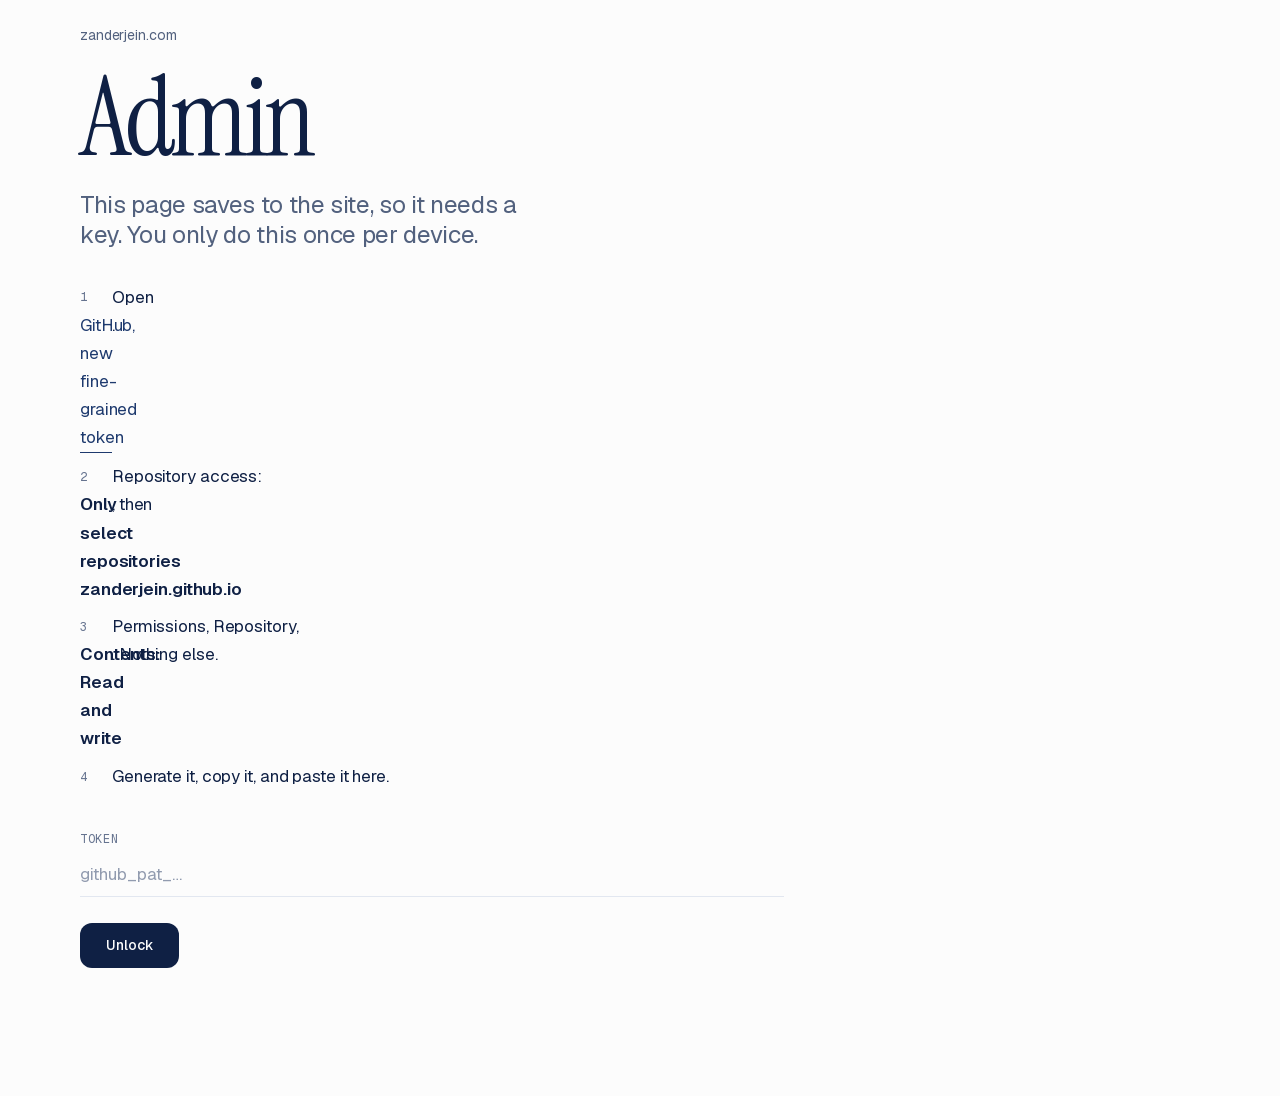
==== admin/index.html @ 9d6ccf66 "Admin page for logging reading, movies, and musicals; Reading beside Work /admin saves to data/readi" ====
<!DOCTYPE html>
<html lang="en">
<head>
  <meta charset="UTF-8" />
  <meta name="viewport" content="width=device-width, initial-scale=1" />
  <title>Admin · Zander Jein</title>
  <meta name="robots" content="noindex, nofollow" />
  <meta name="color-scheme" content="light dark" />
  <link rel="icon" href="/favicon.ico" sizes="any" />
  <link rel="stylesheet" href="/styles.css" />
  <link rel="stylesheet" href="admin.css" />
</head>
<body class="admin">

  <header class="admin-bar wrap">
    <a class="admin-home" href="/">zanderjein.com</a>
    <button class="quiet" id="sign-out" type="button" hidden>Forget this device</button>
  </header>

  <main class="wrap admin-main">

    <!-- ===================================================== THE KEY
         Nothing here can save without a GitHub token, and the token never leaves this browser
         except to go to api.github.com. -->
    <section id="gate" hidden>
      <h1 class="title title-xl">Admin</h1>
      <p class="sub gate-sub">This page saves to the site, so it needs a key. You only do this once per device.</p>
      <ol class="steps">
        <li>Open <a class="text-link" href="https://github.com/settings/personal-access-tokens/new" target="_blank" rel="noopener noreferrer">GitHub, new fine-grained token</a>.</li>
        <li>Repository access: <b>Only select repositories</b>, then <b>zanderjein.github.io</b>.</li>
        <li>Permissions, Repository, <b>Contents: Read and write</b>. Nothing else.</li>
        <li>Generate it, copy it, and paste it here.</li>
      </ol>
      <form class="form" id="gate-form" autocomplete="off">
        <label class="field">
          <span class="field-name">Token</span>
          <input id="token" type="password" placeholder="github_pat_…" required spellcheck="false" />
        </label>
        <div class="actions">
          <button class="solid" type="submit">Unlock</button>
          <p class="status" id="gate-status" role="status"></p>
        </div>
      </form>
    </section>

    <!-- ===================================================== THE DESK -->
    <section id="desk" hidden>
      <h1 class="title title-xl">Admin</h1>

      <nav class="tabs" role="tablist" aria-label="What to log">
        <button role="tab" type="button" id="tab-reading" aria-controls="panel-reading" aria-selected="true">Reading</button>
        <button role="tab" type="button" id="tab-watching" aria-controls="panel-watching" aria-selected="false">Movies &amp; musicals</button>
      </nav>

      <p class="status status-main" id="status" role="status"></p>

      <!-- ------------------------------------------------ reading -->
      <div id="panel-reading" role="tabpanel" aria-labelledby="tab-reading">
        <form class="form" id="read-form" autocomplete="off">
          <h2 class="form-title" id="read-form-title">Log something you read</h2>

          <label class="field">
            <span class="field-name">Link</span>
            <input id="r-url" type="url" inputmode="url" placeholder="https://…" spellcheck="false" />
            <span class="field-hint" id="r-url-hint">Paste a journal link and the rest fills itself in when it can.</span>
          </label>
          <label class="field">
            <span class="field-name">Title</span>
            <input id="r-title" type="text" required />
          </label>
          <div class="field-row">
            <label class="field">
              <span class="field-name">Source</span>
              <input id="r-source" type="text" list="sources" placeholder="Health Affairs" />
              <datalist id="sources"></datalist>
            </label>
            <label class="field">
              <span class="field-name">Authors</span>
              <input id="r-authors" type="text" placeholder="optional" />
            </label>
          </div>
          <div class="field-row">
            <fieldset class="field choice">
              <legend class="field-name">Kind</legend>
              <label><input type="radio" name="r-kind" value="paper" checked /> Paper</label>
              <label><input type="radio" name="r-kind" value="news" /> News</label>
            </fieldset>
            <label class="field">
              <span class="field-name">Read on</span>
              <input id="r-date" type="date" required />
            </label>
          </div>
          <label class="field">
            <span class="field-name">Note</span>
            <textarea id="r-note" rows="3" placeholder="optional, shown under the title"></textarea>
          </label>
          <label class="check"><input id="r-hidden" type="checkbox" /> Keep it off the site for now</label>

          <div class="actions">
            <button class="solid" type="submit" id="read-save">Save</button>
            <button class="quiet" type="button" id="read-cancel" hidden>Cancel</button>
          </div>
        </form>

        <h2 class="list-title"><span id="read-count"></span></h2>
        <ol class="log" id="read-list"></ol>
      </div>

      <!-- ----------------------------------------------- watching -->
      <div id="panel-watching" role="tabpanel" aria-labelledby="tab-watching" hidden>
        <div id="shelves-admin"></div>
        <p class="field-hint shelf-hint">A new title appears on the site in about a minute and its poster a minute after that.
          If the poster is the wrong film, remove the title and add it again with its themoviedb.org link.</p>
      </div>
    </section>

  </main>

  <script src="admin.js" defer></script>
</body>
</html>
---- styles.css ----
/* ==========================================================================
   zanderjein.com
   Navy and white. Instrument Serif for display, Geist for reading, Geist Mono for figures.
   Every section has its own physical structure; the tokens below are what they share.
   Motion is calm and always reduced-motion safe.
   ========================================================================== */

/* ---------------------------------------------------------------- fonts --
   Self-hosted so the first paint doesn't wait on a third-party server.
   Instrument Serif, Geist and Geist Mono, SIL Open Font License 1.1 — see assets/fonts/OFL-*.txt.
   Latin and Latin Extended only; nothing else on the page needs more.
   ------------------------------------------------------------------------ */

@font-face {
  font-family: "Instrument Serif";
  font-style: italic;
  font-weight: 400;
  font-display: swap;
  src: url("assets/fonts/instrument-serif-italic-latin-ext.woff2") format("woff2");
  unicode-range: U+0100-02BA, U+02BD-02C5, U+02C7-02CC, U+02CE-02D7, U+02DD-02FF, U+0304, U+0308, U+0329, U+1D00-1DBF, U+1E00-1E9F, U+1EF2-1EFF, U+2020, U+20A0-20AB, U+20AD-20C0, U+2113, U+2C60-2C7F, U+A720-A7FF;
}
@font-face {
  font-family: "Instrument Serif";
  font-style: italic;
  font-weight: 400;
  font-display: swap;
  src: url("assets/fonts/instrument-serif-italic-latin.woff2") format("woff2");
  unicode-range: U+0000-00FF, U+0131, U+0152-0153, U+02BB-02BC, U+02C6, U+02DA, U+02DC, U+0304, U+0308, U+0329, U+2000-206F, U+20AC, U+2122, U+2191, U+2193, U+2212, U+2215, U+FEFF, U+FFFD;
}
@font-face {
  font-family: "Instrument Serif";
  font-style: normal;
  font-weight: 400;
  font-display: swap;
  src: url("assets/fonts/instrument-serif-latin-ext.woff2") format("woff2");
  unicode-range: U+0100-02BA, U+02BD-02C5, U+02C7-02CC, U+02CE-02D7, U+02DD-02FF, U+0304, U+0308, U+0329, U+1D00-1DBF, U+1E00-1E9F, U+1EF2-1EFF, U+2020, U+20A0-20AB, U+20AD-20C0, U+2113, U+2C60-2C7F, U+A720-A7FF;
}
@font-face {
  font-family: "Instrument Serif";
  font-style: normal;
  font-weight: 400;
  font-display: swap;
  src: url("assets/fonts/instrument-serif-latin.woff2") format("woff2");
  unicode-range: U+0000-00FF, U+0131, U+0152-0153, U+02BB-02BC, U+02C6, U+02DA, U+02DC, U+0304, U+0308, U+0329, U+2000-206F, U+20AC, U+2122, U+2191, U+2193, U+2212, U+2215, U+FEFF, U+FFFD;
}
@font-face {
  font-family: "Geist";
  font-style: normal;
  font-weight: 400 600;
  font-display: swap;
  src: url("assets/fonts/geist-latin-ext.woff2") format("woff2");
  unicode-range: U+0100-02BA, U+02BD-02C5, U+02C7-02CC, U+02CE-02D7, U+02DD-02FF, U+0304, U+0308, U+0329, U+1D00-1DBF, U+1E00-1E9F, U+1EF2-1EFF, U+2020, U+20A0-20AB, U+20AD-20C0, U+2113, U+2C60-2C7F, U+A720-A7FF;
}
@font-face {
  font-family: "Geist";
  font-style: normal;
  font-weight: 400 600;
  font-display: swap;
  src: url("assets/fonts/geist-latin.woff2") format("woff2");
  unicode-range: U+0000-00FF, U+0131, U+0152-0153, U+02BB-02BC, U+02C6, U+02DA, U+02DC, U+0304, U+0308, U+0329, U+2000-206F, U+20AC, U+2122, U+2191, U+2193, U+2212, U+2215, U+FEFF, U+FFFD;
}
@font-face {
  font-family: "Geist Mono";
  font-style: normal;
  font-weight: 400 500;
  font-display: swap;
  src: url("assets/fonts/geist-mono-latin-ext.woff2") format("woff2");
  unicode-range: U+0100-02BA, U+02BD-02C5, U+02C7-02CC, U+02CE-02D7, U+02DD-02FF, U+0304, U+0308, U+0329, U+1D00-1DBF, U+1E00-1E9F, U+1EF2-1EFF, U+2020, U+20A0-20AB, U+20AD-20C0, U+2113, U+2C60-2C7F, U+A720-A7FF;
}
@font-face {
  font-family: "Geist Mono";
  font-style: normal;
  font-weight: 400 500;
  font-display: swap;
  src: url("assets/fonts/geist-mono-latin.woff2") format("woff2");
  unicode-range: U+0000-00FF, U+0131, U+0152-0153, U+02BB-02BC, U+02C6, U+02DA, U+02DC, U+0304, U+0308, U+0329, U+2000-206F, U+20AC, U+2122, U+2191, U+2193, U+2212, U+2215, U+FEFF, U+FFFD;
}

:root {
  color-scheme: light dark;

  /* --- navy is the only colour --- */
  --ink:        #0F2044;  /* headings, primary text  15.6:1 on bg */
  --ink-link:   #1E3A6E;  /* links, hover states     10.9:1 on bg */
  --ink-muted:  #52617E;  /* secondary text           6.1:1 on bg */
  --ink-faint:  #65738F;  /* figures, stamps          4.7:1 on bg */
  --rule:       #E2E7F0;
  --tint:       #F4F6FB;
  --tint-deep:  #ECF0F8;

  --bg:      #FCFCFC;
  --surface: #FFFFFF;

  /* the two bands that break the page: a raised strip of marks, and the navy close */
  --strip-bg: #FFFFFF;
  --close-bg: #0F2044;
  --close-ink: #F4F6FB;
  --close-muted: #A9B6D3;

  --display: "Instrument Serif", "Iowan Old Style", Georgia, "Times New Roman", serif;
  --sans: "Geist", -apple-system, BlinkMacSystemFont, "Segoe UI", Helvetica, Arial, sans-serif;
  --mono: "Geist Mono", ui-monospace, "SF Mono", Menlo, monospace;

  /* --- type: six steps, far apart. Anything in between is a mistake.
         (The hero name and the closing address are fitted to the window instead.) --- */
  --t-mono: 0.75rem;
  --t-small: 0.875rem;
  --t-body: 1.0625rem;
  --t-lead: clamp(1.3125rem, 1.9vw, 1.625rem);
  --t-title: clamp(1.75rem, 3.2vw, 2.5rem);
  --t-display: clamp(3.75rem, 8.6vw, 8.25rem);

  /* --- rhythm --- */
  --gutter: clamp(1.25rem, 5vw, 4rem);
  --measure: 34rem;
  --section-gap: clamp(5rem, 11vw, 10rem);
  --page: 78rem;
  --rail: 12.5rem;
  --rail-gap: clamp(1.5rem, 3.4vw, 3.25rem);
  /* distance from the window edge to the start of the measure */
  --edge: max(var(--gutter), calc((100vw - var(--page)) / 2 + var(--gutter)));

  /* --- shape: two radii. Printed things (covers, posters) are nearly square;
         surfaces the page itself makes (the bar) are soft. --- */
  --r-s: 3px;
  --r-m: 12px;

  /* --- material: navy-tinted shadows with real falloff, tight and dark near the
         object, wide and faint far from it, all lit from above --- */
  --shade: 15, 32, 68;
  --shadow-low:
    0 1px 1px rgba(var(--shade), 0.07), 0 3px 5px rgba(var(--shade), 0.06),
    0 10px 18px rgba(var(--shade), 0.07);
  --shadow-rest:
    0 1px 1px rgba(var(--shade), 0.06), 0 2px 4px rgba(var(--shade), 0.05),
    0 6px 10px rgba(var(--shade), 0.05), 0 14px 24px rgba(var(--shade), 0.06),
    0 32px 56px rgba(var(--shade), 0.08);
  --shadow-high:
    0 1px 1px rgba(var(--shade), 0.08), 0 4px 6px rgba(var(--shade), 0.07),
    0 12px 18px rgba(var(--shade), 0.08), 0 28px 40px rgba(var(--shade), 0.10),
    0 56px 90px rgba(var(--shade), 0.14);
  --shadow-land:
    drop-shadow(0 1px 1px rgba(var(--shade), 0.12)) drop-shadow(0 5px 8px rgba(var(--shade), 0.07))
    drop-shadow(0 20px 30px rgba(var(--shade), 0.09));

  /* --- layers, bottom to top. Nothing on the page uses a z-index that isn't here. --- */
  --z-under: 0;     /* type that something lies across */
  --z-stage: 1;     /* pinned things that content passes over */
  --z-over: 2;      /* things that lie across other things */
  --z-topbar: 30;
  --z-grain: 60;
  --z-skip: 70;

  /* --- motion --- */
  --ease: cubic-bezier(0.22, 0.61, 0.36, 1);
  --ease-out: cubic-bezier(0.32, 0.72, 0, 1);
  --ease-expo: cubic-bezier(0.16, 1, 0.3, 1);      /* arrivals */
  --ease-inout: cubic-bezier(0.65, 0, 0.35, 1);    /* journeys, there and back */
  --ease-spring: cubic-bezier(0.2, 0.9, 0.3, 1.18); /* things under the hand: a touch of overshoot */
  --fast: 200ms;
  --mid: 320ms;
}

/* Dark: the same two colours, the other way up. */
@media (prefers-color-scheme: dark) {
  :root {
    --ink:        #EEF2FA;
    --ink-link:   #BCCBEE;
    --ink-muted:  #A5B2CD;
    --ink-faint:  #8492B0;
    --rule:       #1D2C4E;
    --tint:       #111F3D;
    --tint-deep:  #182B55;

    --bg:      #0A1428;
    --surface: #111E3B;

    --strip-bg: #EEF2FA;      /* in the dark, the strip of marks is the one pale band */
    --close-bg: #060D1B;
    --close-ink: #EEF2FA;
    --close-muted: #8E9CBB;

    --shade: 0, 3, 12;
    --shadow-low:
      0 1px 1px rgba(var(--shade), 0.3), 0 3px 5px rgba(var(--shade), 0.26), 0 10px 18px rgba(var(--shade), 0.3);
    --shadow-rest:
      0 1px 1px rgba(var(--shade), 0.3), 0 2px 4px rgba(var(--shade), 0.26), 0 6px 10px rgba(var(--shade), 0.26),
      0 14px 24px rgba(var(--shade), 0.3), 0 32px 56px rgba(var(--shade), 0.36);
    --shadow-high:
      0 1px 1px rgba(var(--shade), 0.34), 0 4px 6px rgba(var(--shade), 0.3), 0 12px 18px rgba(var(--shade), 0.34),
      0 28px 40px rgba(var(--shade), 0.4), 0 56px 90px rgba(var(--shade), 0.5);
    --shadow-land:
      drop-shadow(0 1px 1px rgba(var(--shade), 0.4)) drop-shadow(0 5px 8px rgba(var(--shade), 0.3))
      drop-shadow(0 20px 30px rgba(var(--shade), 0.4));
  }
}

/* --------------------------------------------------------------- reset -- */

*, *::before, *::after { box-sizing: border-box; }

html {
  -webkit-text-size-adjust: 100%;
  scroll-behavior: smooth;
  scroll-padding-top: 5.5rem;
}

body {
  margin: 0;
  background: var(--bg);
  color: var(--ink);
  font-family: var(--sans);
  font-size: var(--t-body);
  line-height: 1.65;
  letter-spacing: -0.006em;
  -webkit-font-smoothing: antialiased;
  text-rendering: optimizeLegibility;
  overflow-x: clip;   /* clip, not hidden: hidden would make body a scroll container and break sticky */
}

[hidden] { display: none !important; }
img { max-width: 100%; display: block; }
ul, ol { list-style: none; margin: 0; padding: 0; }
h1, h2, h3, p, figure { margin: 0; }
h1, h2, h3 { font-weight: 400; }
button { font: inherit; color: inherit; }
a { color: inherit; }

::selection { background: rgba(30, 58, 110, 0.18); }
:focus-visible { outline: 2px solid var(--ink-link); outline-offset: 3px; border-radius: 2px; }

/* ------------------------------------------------------------- shared -- */

.wrap {
  width: 100%;
  max-width: var(--page);
  margin: 0 auto;
  padding-inline: var(--gutter);
}

.skip {
  position: absolute;
  left: -9999px;
  top: 0;
  z-index: var(--z-skip);
  background: var(--ink);
  color: var(--bg);
  padding: 0.7rem 1rem;
  font-size: var(--t-small);
  text-decoration: none;
  border-radius: 0 0 var(--r-m) 0;
}
.skip:focus { left: 0; }

/* paper grain: fixed, so it never repaints on scroll, and never clickable */
.grain {
  position: fixed;
  inset: 0;
  z-index: var(--z-grain);
  pointer-events: none;
  opacity: 0.04;
  background-image: url("data:image/svg+xml,%3Csvg xmlns='http://www.w3.org/2000/svg' width='160' height='160'%3E%3Cfilter id='n'%3E%3CfeTurbulence type='fractalNoise' baseFrequency='0.82' numOctaves='3' stitchTiles='stitch'/%3E%3CfeColorMatrix type='saturate' values='0'/%3E%3C/filter%3E%3Crect width='160' height='160' filter='url(%23n)'/%3E%3C/svg%3E");
  background-size: 160px 160px;
}
@media (prefers-color-scheme: dark) { .grain { opacity: 0.07; mix-blend-mode: screen; } }

.section { padding-top: var(--section-gap); }

/* section names: serif, sentence case, no label above them */
.title {
  font-family: var(--display);
  font-size: var(--t-title);
  line-height: 1;
  letter-spacing: -0.02em;
}
.title-xl { font-size: var(--t-display); line-height: 0.86; letter-spacing: -0.04em; }

.text-link {
  color: var(--ink-link);
  text-decoration: none;
  background-image: linear-gradient(currentColor, currentColor);
  background-repeat: no-repeat;
  background-position: 0 100%;
  background-size: 100% 1px;
  padding-bottom: 2px;
  transition: background-size var(--mid) var(--ease-out);
}
.text-link:hover { background-size: 0% 1px; background-position: 100% 100%; }

.stamp { font-family: var(--mono); font-size: var(--t-mono); color: var(--ink-faint); }
.is-empty { color: var(--ink-faint); font-size: var(--t-small); }

.stars { display: inline-block; color: var(--ink-link); font-size: var(--t-small); letter-spacing: 0.1em; }
.stars .off { color: var(--rule); }

/* ------------------------------------------------------------- reading --
   A ledger: one entry per line between hairlines, the day it was read in the margin.
   Shared by the home page and /reading/.
   ------------------------------------------------------------------------ */

.reads { margin-top: clamp(1.75rem, 4vw, 2.75rem); max-width: 58rem; border-top: 1px solid var(--rule); }
.read { display: grid; gap: 0.4rem; padding-block: 1.4rem; border-bottom: 1px solid var(--rule); }
.read-when { font-family: var(--mono); font-size: var(--t-mono); color: var(--ink-faint); }
.read-what { display: grid; gap: 0.4rem; }
.read-title { font-family: var(--display); font-size: var(--t-lead); line-height: 1.14; letter-spacing: -0.016em; text-wrap: balance; }
.read-title a { text-decoration: none; transition: color var(--fast) var(--ease); }
.read-title a:hover { color: var(--ink-link); text-decoration: underline; text-decoration-thickness: 1px; text-underline-offset: 0.18em; }
.read-meta { font-size: var(--t-small); line-height: 1.45; color: var(--ink-muted); }
.read-kind { margin-left: 0.5rem; font-family: var(--mono); font-size: var(--t-mono); letter-spacing: 0.06em; text-transform: uppercase; color: var(--ink-faint); }
.read-note { max-width: var(--measure); font-size: var(--t-small); line-height: 1.6; color: var(--ink-muted); text-wrap: pretty; }
.reads-more { margin-top: 1.25rem; font-size: var(--t-small); color: var(--ink-muted); }

@media (min-width: 40rem) {
  .read { grid-template-columns: 6.5rem minmax(0, 1fr); column-gap: var(--rail-gap); }
  .read-when { padding-top: 0.5rem; }
}

/* beside the Work copy the ledger is one narrow column: the day sits over the title */
.work-top { display: grid; row-gap: clamp(3rem, 8vw, 4.5rem); }
.work-reading-name { font-family: var(--display); font-style: italic; font-size: var(--t-lead); color: var(--ink-muted); letter-spacing: -0.01em; }
.work-reading .reads { margin-top: 1.1rem; }
.work-reading .read { grid-template-columns: minmax(0, 1fr); padding-block: 1.1rem; }
.work-reading .read-when { padding-top: 0; }
.work-reading .read-title { font-size: 1.25rem; line-height: 1.18; }

@media (min-width: 60rem) {
  .work-top { grid-template-columns: minmax(0, 42rem) minmax(0, 30rem); justify-content: space-between; column-gap: clamp(3rem, 6vw, 6rem); align-items: start; }
  /* the italic name sits level with "Work" */
  .work-reading { padding-top: 0.3rem; }
}

/* /reading/: the whole log, a month at a time */
.reading-page { padding-block: clamp(2rem, 5vw, 3.5rem) var(--section-gap); }
.reading-back { font-size: var(--t-small); }
.reading-page .title { margin-top: clamp(3rem, 8vw, 6rem); }
.reading-count { margin-top: 1.5rem; }
.reading-month { margin-top: clamp(3rem, 7vw, 5rem); }
.reading-month .reads { margin-top: 1.25rem; }

/* the rail: About's two-track opening */
.rail-grid {
  display: grid;
  grid-template-columns: minmax(0, 1fr);
  column-gap: var(--rail-gap);
  row-gap: 1.25rem;
  align-items: start;
}

/* ------------------------------------------------------------- top bar --
   A bar that floats clear of the window edge, on the page's soft radius.
   It arrives once the hero has gone by.
   ------------------------------------------------------------------------ */

.topbar {
  position: fixed;
  top: 0.75rem;
  left: 50%;
  z-index: var(--z-topbar);
  width: min(calc(var(--page) - 2 * var(--gutter) + 2.5rem), calc(100vw - 1.5rem));
  height: 3.25rem;
  padding-inline: 1.25rem;
  display: flex;
  align-items: center;
  justify-content: space-between;
  gap: 1.25rem;
  border-radius: var(--r-m);
  border: 1px solid var(--rule);
  background: color-mix(in srgb, var(--bg) 82%, transparent);
  backdrop-filter: saturate(180%) blur(14px);
  -webkit-backdrop-filter: saturate(180%) blur(14px);
  box-shadow: var(--shadow-low);
  opacity: 0;
  transform: translate(-50%, -150%);
  transition: opacity var(--mid) var(--ease-out), transform 520ms var(--ease-expo);
  pointer-events: none;
}
.topbar.is-visible { opacity: 1; transform: translate(-50%, 0); pointer-events: auto; }
.topbar-name {
  font-family: var(--display);
  font-size: var(--t-lead);
  letter-spacing: -0.01em;
  text-decoration: none;
  white-space: nowrap;
}
.topbar-nav {
  display: flex;
  gap: clamp(0.8rem, 1.8vw, 1.5rem);
  overflow-x: auto;
  scrollbar-width: none;
  -webkit-overflow-scrolling: touch;
}
.topbar-nav::-webkit-scrollbar { display: none; }
.topbar-nav a {
  position: relative;
  font-size: var(--t-small);
  color: var(--ink-muted);
  text-decoration: none;
  white-space: nowrap;
  padding-block: 0.35rem;
  transition: color var(--fast) var(--ease);
}
.topbar-nav a::after {
  content: "";
  position: absolute;
  left: 0; bottom: 0.15rem;
  height: 1px; width: 100%;
  background: currentColor;
  transform: scaleX(0);
  transform-origin: left;
  transition: transform var(--mid) var(--ease-out);
}
.topbar-nav a:hover { color: var(--ink); }
.topbar-nav a:hover::after,
.topbar-nav a[aria-current="true"]::after { transform: scaleX(1); }
.topbar-nav a[aria-current="true"] { color: var(--ink); }

/* ---------------------------------------------------------------- hero --
   A type poster. The name is fitted to the window, not to the page measure, so it is
   the one thing on the page that runs edge to edge. The sentence sits in the space
   the first name leaves free; nothing else competes.
   ------------------------------------------------------------------------ */

.hero {
  --name: min(calc((100vw - 2 * var(--gutter)) / 5.75), 25rem);
  position: relative;
  display: grid;
  grid-template-columns: minmax(0, 1fr);
  /* the bottom allows for the J, which hangs well below the line */
  padding: clamp(4rem, 9vh, 6rem) var(--gutter) calc(var(--name) * 0.12);
}
.hero-name {
  font-family: var(--display);
  font-size: var(--name);
  line-height: 0.86;
  letter-spacing: -0.035em;
  margin-left: -0.04em; /* optical: the stems, not the boxes, meet the margin */
  white-space: nowrap;
}
.hero-name > span { display: block; }
.hero-first { color: var(--ink-link); }
.rise { display: inline-block; animation: rise 1200ms var(--ease-expo) both; }
.hero-last .rise { animation-delay: 110ms; }
@keyframes rise {
  from { opacity: 0; transform: translateY(0.28em); }
  to   { opacity: 1; transform: none; }
}

.hero-aside { display: contents; }
.hero-line {
  margin-top: clamp(1.75rem, 4vw, 2.5rem);
  font-size: var(--t-lead);
  line-height: 1.38;
  letter-spacing: -0.014em;
  max-width: 31ch;
  text-wrap: pretty;
  animation: rise 1200ms var(--ease-expo) 260ms both;
}
.hero-line em { font-family: var(--display); font-style: italic; font-size: 1.12em; letter-spacing: -0.005em; }

@media (min-width: 64rem) {
  /* the sentence moves up into the first line, right of "Zander", level with its x-height */
  .hero { grid-template-columns: 47fr 53fr; }
  .hero-name { grid-column: 1 / -1; grid-row: 1; }
  .hero-line {
    grid-column: 2;
    grid-row: 1;
    z-index: var(--z-over);
    align-self: start;
    margin-top: calc(var(--name) * 0.24);
    /* fitted with the name, so the pair keep their proportion on a very wide window */
    font-size: clamp(1.3125rem, calc(var(--name) * 0.115), 2.25rem);
  }
}

/* --------------------------------------------------------------- about --
   A few sentences, then a journey: the map holds still on the left while two
   chapters scroll past it on the right. Structure unique to this section.
   ------------------------------------------------------------------------ */

/* a section's own words: one line under its name, then a paragraph at reading measure */
.copy { max-width: 42rem; }
.blurb { max-width: var(--measure); }
.title + .copy { margin-top: 1.25rem; }
.sub { font-size: var(--t-lead); line-height: 1.25; letter-spacing: -0.014em; color: var(--ink-muted); text-wrap: pretty; }
.blurb { margin-top: 1rem; line-height: 1.68; text-wrap: pretty; }
.sub + .blurb { margin-top: 1.1rem; }

/* --- land: one outline, its pin, its name. Used still and on the stage. --- */
.land { position: relative; }
.land > svg { display: block; width: 100%; height: 100%; overflow: visible; filter: var(--shadow-land); }
.land path {
  fill: var(--tint-deep);
  stroke: var(--ink-link);
  stroke-width: 1;
  stroke-linejoin: round;
  vector-effect: non-scaling-stroke;
}
.pin { position: absolute; width: 0; height: 0; }
.pin-dot,
.pin-ring {
  position: absolute;
  top: 0;
  left: 0;
  width: 7px;
  height: 7px;
  border-radius: 50%;
  transform: translate(-50%, -50%);
}
.pin-dot { background: var(--ink); box-shadow: 0 0 0 3px var(--bg); }
.pin-ring { border: 1px solid var(--ink-link); opacity: 0; }
.pin-label {
  position: absolute;
  left: 0.9rem;
  top: 0;
  transform: translateY(-50%);
  white-space: nowrap;
  font-size: var(--t-small);
  font-weight: 500;
  letter-spacing: -0.005em;
  /* a paper-coloured halo, so the coastline breaks behind the name instead of striking through it */
  text-shadow: 0 0 3px var(--bg), 0 0 3px var(--bg), 0 0 5px var(--bg), 0 0 5px var(--bg);
}

/* --- the journey, stacked: map, list, map, list. This is the default; the pinned
       version below only switches on when main.js says the screen and the reader allow it. --- */
.journey {
  max-width: var(--page);
  margin-inline: auto;
  padding-inline: var(--gutter);
  margin-top: clamp(3rem, 7vw, 5.5rem);
}
.journey-stage { display: none; }
.journey:not([data-mode="pinned"]) { margin-bottom: clamp(3rem, 8vw, 5rem); }

.chapter + .chapter { margin-top: clamp(4rem, 12vw, 7rem); }
.chapter-map { margin: 0; }
.chapter-map .land { height: clamp(15rem, 62vw, 22rem); }
.chapter-map[data-map="newhaven"] .land { height: auto; width: min(100%, 24rem); }

/* the place name is the big thing, and it sits on the map's shoulder, not under it */
.chapter-head { position: relative; z-index: var(--z-over); margin-top: -2.4rem; }
.chapter-title {
  font-family: var(--display);
  font-weight: 400;
  font-size: var(--t-display);
  line-height: 0.86;
  letter-spacing: -0.04em;
  white-space: nowrap;
}
.chapter-note {
  margin-top: 0.9rem;
  font-size: var(--t-lead);
  line-height: 1.2;
  letter-spacing: -0.015em;
  color: var(--ink-muted);
}

/* --- marks: one visual language for the teams and the clubs. No boxes, no row rules;
       the year hangs in its own column and the space does the separating. --- */
.marks { margin-top: clamp(2rem, 5vw, 3rem); display: grid; gap: clamp(1.6rem, 4.5vw, 2.25rem); }
.mark { display: grid; grid-template-columns: clamp(4.9rem, 9vw, 5.75rem) minmax(0, 1fr); column-gap: 1rem; align-items: baseline; }
.mark-when {
  font-family: var(--mono);
  font-size: var(--t-mono);
  letter-spacing: 0.01em;
  color: var(--ink-faint);
}
.mark-name {
  display: block;
  font-family: var(--display);
  font-size: var(--t-title);
  line-height: 1.04;
  letter-spacing: -0.022em;
  text-wrap: balance;
}
.mark-details { margin-top: 0.6rem; display: grid; gap: 0.3rem; font-size: var(--t-small); line-height: 1.45; color: var(--ink-muted); }
.mark-details li { padding-left: 1.05rem; position: relative; text-wrap: pretty; }
.mark-details li::before { content: ""; position: absolute; left: 0.1rem; top: 0.62em; width: 4px; height: 4px; border-radius: 50%; background: var(--ink-faint); }

.mark, .chapter-head {
  opacity: 0;
  transform: translateY(22px);
  transition: opacity 800ms var(--ease-expo), transform 800ms var(--ease-expo);
}
.mark.is-in, .chapter-head.is-in { opacity: 1; transform: none; }

/* on a phone the maps sit to the left, so the place name keeps to the right, off the coastline */
@media (max-width: 47.99rem) {
  .chapter-title { text-align: right; }
  /* Connecticut fills the width, so its name sits just under the shoreline rather than on it */
  .chapter-map[data-map="newhaven"] + .chapter-head { margin-top: -0.5rem; }
}

/* stacked, but with room: reduced motion on a wide screen. Still map, list, map, list in
   reading order; the map simply stands beside its list instead of above it. */
@media (min-width: 48rem) {
  .journey:not([data-mode="pinned"]) .chapter {
    display: grid;
    grid-template-columns: minmax(0, 1fr) minmax(0, 1.15fr);
    grid-template-rows: auto 1fr;
    column-gap: clamp(1.5rem, 4vw, 4rem);
    align-items: start;
  }
  .journey:not([data-mode="pinned"]) .chapter-map { grid-row: 1 / span 2; justify-self: center; }
  .journey:not([data-mode="pinned"]) .chapter-map .land { height: min(70svh, 34rem); }
  .journey:not([data-mode="pinned"]) .chapter-map[data-map="newhaven"] .land { height: auto; width: min(100%, 30rem); }
  .journey:not([data-mode="pinned"]) .chapter-head { margin-top: clamp(1rem, 6vw, 4rem); }
  .journey:not([data-mode="pinned"]) .chapter-title { margin-left: calc(-1 * clamp(2rem, 8vw, 8rem)); }
}

/* --- the journey, pinned ------------------------------------------------- */
.journey[data-mode="pinned"] {
  display: grid;
  grid-template-columns: minmax(0, 1.18fr) minmax(0, 1fr);
  column-gap: clamp(1.5rem, 4vw, 4rem);
  align-items: start;
}
.journey[data-mode="pinned"] .chapter-map { display: none; }
.journey[data-mode="pinned"] .journey-stage {
  display: block;
  position: sticky;
  top: max(4.5rem, calc(50svh - min(39svh, 23rem)));
  z-index: var(--z-stage);
}
.journey[data-mode="pinned"] .chapter { padding-block: 20svh 8svh; }
.journey[data-mode="pinned"] .chapter + .chapter { margin-top: 0; padding-top: 34svh; }
.journey[data-mode="pinned"] .chapter:last-child { padding-bottom: 18svh; }
.journey[data-mode="pinned"] .chapter-head { margin-top: 0; }
/* the name reaches back across the gap and lies over the map as it passes */
.journey[data-mode="pinned"] .chapter-title { margin-left: calc(-1 * clamp(3rem, 12vw, 12rem)); }
.journey[data-mode="pinned"] .marks { gap: clamp(3.5rem, 13svh, 7rem); margin-top: clamp(3.5rem, 12svh, 6rem); }

/* the stage is a size container, so everything on it is placed in shares of the stage
   (cqw, cqh) and the composition holds from 768px to any width */
.stage {
  position: relative;
  height: min(78svh, 46rem);
  container-type: size;
  --th-h: min(90cqh, 122cqw);   /* Thailand as tall as the stage allows, never wider than two thirds of it */
}
.stage .land {
  position: absolute;
  will-change: transform, opacity;
  transition: transform 1100ms var(--ease-inout), opacity 700ms var(--ease-inout);
}
.stage .pin-dot { transition: transform 1100ms var(--ease-inout); }
.stage .pin-label { transition: opacity 400ms var(--ease-inout); }

/* Bangkok: Thailand fills the stage */
.stage-th { height: var(--th-h); inset-block: 0; margin-block: auto; left: 30cqw; transform-origin: 0% 100%; }
.stage-ct { width: 66cqw; top: 17cqh; right: 0; opacity: 0; transform: translate(7%, -5%) scale(0.9); transform-origin: 60% 60%; }

/* New Haven: Thailand steps back into the near corner, still there, smaller and paler;
   Connecticut comes forward. Thailand leaves first, the line is drawn, then Connecticut arrives. */
.stage[data-place="newhaven"] .stage-th { transform: translate(-30cqw, calc((100cqh - var(--th-h)) / 2 - 1cqh)) scale(0.36); opacity: 0.6; }
.stage[data-place="newhaven"] .stage-th .pin-dot { transform: translate(-50%, -50%) scale(2.6); }
.stage[data-place="newhaven"] .stage-th .pin-label { opacity: 0; }
.stage[data-place="newhaven"] .stage-ct { opacity: 1; transform: none; transition-delay: 650ms; }

.stage-arc { position: absolute; inset: 0; width: 100%; height: 100%; overflow: visible; pointer-events: none; }
.arc-dots { fill: none; stroke: var(--ink-link); stroke-width: 1.25; stroke-dasharray: 1 6; stroke-linecap: round; }
.arc-draw {
  fill: none;
  stroke: #fff;
  stroke-width: 8;
  stroke-dasharray: 1;
  stroke-dashoffset: 1;
  transition: stroke-dashoffset 700ms var(--ease-inout);
}
.stage[data-place="newhaven"] .arc-draw { stroke-dashoffset: 0; transition: stroke-dashoffset 1500ms var(--ease-inout) 350ms; }

/* one dot makes the trip, and comes to rest as New Haven's pin */
.stage-flight {
  position: absolute;
  left: 0;
  top: 0;
  width: 7px;
  height: 7px;
  border-radius: 50%;
  background: var(--ink);
  offset-rotate: 0deg;
  offset-distance: 0%;
  opacity: 0;
  transition: offset-distance 700ms var(--ease-inout), opacity 250ms var(--ease-inout);
}
.stage[data-place="newhaven"] .stage-flight {
  offset-distance: 100%;
  opacity: 1;
  transition: offset-distance 1500ms var(--ease-inout) 350ms, opacity 250ms var(--ease-inout) 350ms;
}
.stage[data-place="newhaven"] .stage-ct .pin-ring { animation: pin-pulse 900ms var(--ease-expo) 1850ms 1 both; }
@keyframes pin-pulse {
  from { opacity: 0.8; transform: translate(-50%, -50%) scale(1); }
  to   { opacity: 0;   transform: translate(-50%, -50%) scale(5); }
}

.stage-from,
.stage-miles {
  position: absolute;
  left: 0;
  top: 0;
  white-space: nowrap;
  opacity: 0;
  transition: opacity 400ms var(--ease-inout);
  text-shadow: 0 0 3px var(--bg), 0 0 3px var(--bg), 0 0 5px var(--bg);
}
.stage-from { font-size: var(--t-mono); font-weight: 500; color: var(--ink-muted); }
.stage-miles { font-family: var(--mono); font-size: var(--t-mono); letter-spacing: 0.01em; color: var(--ink-faint); }
.stage[data-place="newhaven"] .stage-from { opacity: 1; transition-delay: 900ms; }
.stage[data-place="newhaven"] .stage-miles { opacity: 1; transition-delay: 1500ms; }

/* while main.js measures where the pins come to rest, nothing may animate */
.stage.is-measuring, .stage.is-measuring * { transition: none !important; animation: none !important; }

/* --- the slow line of interests, as a full-bleed break. The only marquee on the page. --- */
.bleed-marquee {
  margin-top: clamp(1rem, 3vw, 2rem);
  padding-block: clamp(1.25rem, 2.6vw, 2rem);
  border-block: 1px solid var(--rule);
}
.marquee {
  position: relative;
  overflow: hidden;
  padding-block: 0.2rem;
  /* a wide fade, so words dissolve at the edges instead of being cut in half */
  -webkit-mask-image: linear-gradient(to right, transparent, #000 14%, #000 86%, transparent);
  mask-image: linear-gradient(to right, transparent, #000 14%, #000 86%, transparent);
}
.marquee-track { display: flex; width: max-content; animation: marquee 64s linear infinite; }
.marquee:hover .marquee-track,
.marquee:focus-within .marquee-track { animation-play-state: paused; }
.marquee-run { display: flex; align-items: baseline; flex: none; padding-right: clamp(2rem, 4vw, 3.5rem); }
.marquee-gap { display: inline-block; width: clamp(2rem, 4vw, 3.5rem); }
.marquee-word {
  font-family: var(--display);
  font-style: italic;
  font-size: var(--t-title);
  line-height: 1.3;
  letter-spacing: -0.012em;
  white-space: nowrap;
  color: var(--ink-muted);
}
@keyframes marquee {
  from { transform: translateX(0); }
  to   { transform: translateX(-50%); }
}

/* ---------------------------------------------------------------- work --
   Words, then one raised strip of marks running the full window. The strip is the
   only white-on-white surface with a shadow on the page, so it reads as lying on top.
   ------------------------------------------------------------------------ */

.work-strip {
  position: relative;
  z-index: var(--z-over);
  margin-top: clamp(2.5rem, 5vw, 4rem);
  background: var(--strip-bg);
  box-shadow: var(--shadow-rest), 0 -1px 0 var(--rule);
  /* the strip keeps its own light ink in both themes, so every mark is drawn as its owner drew it */
  --ink: #0F2044;
  --ink-faint: #65738F;
}
/* the strip's own heading, in the same voice as "Musicals" and "Last night": serif, full ink,
   on the measure. The marks line up under it, left edge to left edge. */
.work-label {
  max-width: var(--page);
  margin-inline: auto;
  padding: clamp(2.25rem, 4.5vw, 3.5rem) var(--gutter) 0;
  font-family: var(--display);
  font-size: var(--t-lead);
  line-height: 1.1;
  letter-spacing: -0.015em;
  color: var(--ink);
}
.work-band {
  max-width: var(--page);
  margin-inline: auto;
  padding: clamp(1.75rem, 3.5vw, 2.5rem) var(--gutter) clamp(3rem, 6vw, 4.75rem);
  display: grid;
  grid-template-columns: repeat(2, minmax(0, 1fr));
  gap: clamp(2.5rem, 5vw, 3.5rem) clamp(1.25rem, 3vw, 2.5rem);
  align-items: center;
}

.work {
  position: relative;
  display: grid;
  justify-items: start;
  text-decoration: none;
  color: var(--ink);
  transition: transform var(--mid) var(--ease-spring);
}
.work:hover { transform: translateY(-3px); }
.work:active { transform: translateY(0) scale(0.98); }

.work-logo {
  position: relative;
  width: min(100%, calc(var(--logo-w, 0.6) * 250px));
  height: clamp(2.5rem, 4vw, 3.5rem);
}
.work-logo .mono {
  position: absolute;
  inset: 0;
  background: var(--ink);
  -webkit-mask-repeat: no-repeat; mask-repeat: no-repeat;
  -webkit-mask-position: left center;  mask-position: left center;
  -webkit-mask-size: contain;     mask-size: contain;
  transition: opacity var(--fast) var(--ease);
}
.work-logo .tint { opacity: 0; }
.work:hover .work-logo .tint,
.work:focus-visible .work-logo .tint { opacity: 1; }
.work:hover .work-logo .mono:not(.tint),
.work:focus-visible .work-logo .mono:not(.tint) { opacity: 0; }

.work-logo.as-published img {
  position: absolute;
  inset: 0;
  width: 100%; height: 100%;
  object-fit: contain;
  object-position: left center;
  filter: grayscale(1) contrast(1.05);
  opacity: 0.78;
  transition: filter var(--fast) var(--ease), opacity var(--fast) var(--ease);
}
.work:hover .as-published img,
.work:focus-visible .as-published img { filter: none; opacity: 1; }

/* the one caption: the Yale wordmark alone doesn't say which department */
.work-note {
  position: absolute;
  top: calc(100% + 0.5rem);
  left: 0; right: 0;
  text-align: left;
  font-size: var(--t-mono);
  color: var(--ink-faint);
  white-space: nowrap;
}

/* ------------------------------------------------------------- library --
   A table of books. The latest one is large, slightly turned, and lies across the
   corner of the shelf behind it; the shelf itself is out of step, row to row.
   ------------------------------------------------------------------------ */

/* the count sits at the shelf's top right corner, over the last column of covers */
.library-note { margin-bottom: clamp(1rem, 2.5vw, 1.5rem); text-align: right; font-size: var(--t-small); color: var(--ink-muted); }

.library-table { margin-top: clamp(2rem, 4vw, 3rem); display: grid; gap: clamp(2.5rem, 6vw, 4rem); }

.book-lead { display: grid; gap: 1.5rem; text-decoration: none; color: inherit; }
.book-cover { position: relative; overflow: hidden; border-radius: var(--r-s); background: var(--tint); }
.book-cover img { width: 100%; height: auto; display: block; }
.lead-cover {
  box-shadow: var(--shadow-high);
  transform: rotate(-2.5deg);
  transform-origin: 30% 60%;
  transition: transform 600ms var(--ease-spring), box-shadow 600ms var(--ease-out);
}
.book-lead:hover .lead-cover { transform: rotate(-1deg) translateY(-6px); }
.book-lead:active .lead-cover { transform: rotate(-1.5deg) scale(0.99); }

.lead-title { font-family: var(--display); font-size: var(--t-title); line-height: 1.04; letter-spacing: -0.022em; text-wrap: balance; }
.lead-author { color: var(--ink-muted); margin-top: 0.4rem; }
.book-lead .stars { margin-top: 0.5rem; }
.lead-date { font-family: var(--mono); font-size: var(--t-mono); color: var(--ink-faint); margin-top: 0.6rem; }
.lead-cue { display: inline-flex; align-items: center; gap: 0.35rem; font-size: var(--t-small); color: var(--ink-link); margin-top: 0.9rem; }
.lead-cue svg { transition: transform var(--mid) var(--ease-spring); }
.book-lead:hover .lead-cue svg { transform: translate(2px, -2px); }

.book-mini-grid {
  display: grid;
  grid-template-columns: repeat(3, minmax(0, 1fr));
  gap: clamp(1.5rem, 3vw, 2.25rem) clamp(0.9rem, 2vw, 1.5rem);
  align-content: start;
}
.mini { display: grid; gap: 0.55rem; align-content: start; text-decoration: none; color: inherit; }
.mini-cover { box-shadow: var(--shadow-low); transition: transform var(--mid) var(--ease-spring), box-shadow var(--mid) var(--ease-out); }
.mini:hover .mini-cover { transform: translateY(-5px) rotate(-1deg); box-shadow: var(--shadow-rest); }
.mini:active .mini-cover { transform: scale(0.98); }
.mini-title {
  font-size: var(--t-small);
  line-height: 1.3;
  display: -webkit-box;
  -webkit-line-clamp: 2;
  -webkit-box-orient: vertical;
  overflow: hidden;
}
.mini-author { font-size: var(--t-mono); color: var(--ink-faint); }

/* -------------------------------------------------------------- health --
   A running track. Last night's sleep and recovery are the two lanes of a stadium
   oval, each run as far round as its score from the start line, and the year's
   miles stand in the infield. The lane that isn't run yet is a row of ticks, not a band.
   ------------------------------------------------------------------------ */

.health-head { display: flex; flex-wrap: wrap; align-items: baseline; gap: 0.5rem 1.5rem; }
.health-note { color: var(--ink-muted); }

.track { position: relative; container-type: inline-size; margin-top: clamp(2rem, 4vw, 3rem); }
.track-svg { display: block; width: 100%; height: auto; overflow: visible; }
.lane-ticks { fill: none; stroke: var(--ink-faint); stroke-width: 13; stroke-dasharray: 0.07 0.43; opacity: 0.5; }
.lane-fill {
  fill: none;
  stroke: var(--ink-link);
  stroke-width: 13;
  stroke-dasharray: 100;
  stroke-dashoffset: 100;
  transition: stroke-dashoffset 1800ms var(--ease-inout);
}
.lane-fill[data-lane="1"] { transition-delay: 150ms; }
.lane-start { stroke: var(--ink); stroke-width: 3; }

/* the infield sits inside the inner lane; its type is sized by the track, not the window.
   Every figure in it is a numeral at one size over a small caption. On phones that is the
   miles and the runs; from a tablet up the two scores join them. */
.infield {
  --fig: 20cqw;
  --cap: max(var(--t-small), 1.9cqw);
  position: absolute; inset: 17% 12%;
  display: flex; align-items: center; justify-content: center; gap: 7cqw;
}
.run-figure, .runs-infield, .laps-infield { min-width: 0; }
.run-miles, .runs-infield { display: grid; gap: 1cqw; }
.run-num, .runs-infield b, .lap-figure b, .ring-figure b {
  font-family: var(--display);
  font-weight: 400;
  font-size: var(--fig);
  line-height: 0.8;
  letter-spacing: -0.03em;
  font-variant-numeric: lining-nums;
  color: var(--ink);
  margin-left: -0.04em;
}
.run-cap, .runs-infield, .lap-cap, .ring-cap { font-size: var(--cap); line-height: 1.2; letter-spacing: -0.014em; color: var(--ink-muted); }
.pct { font-size: 0.42em; color: var(--ink-faint); margin-left: 0.04em; }

/* the two scores as figures in the infield (tablet up), the lane glyph in the caption */
.laps { display: none; }
.laps .is-empty { margin: 0; }
.lap-figure { display: grid; gap: 0.6cqw; flex: 1 1 0; min-width: 0; }
.lap-cap { display: flex; align-items: center; gap: 0.5cqw; white-space: nowrap; }
.lap-glyph { width: 2.2cqw; height: 1.1cqw; flex: none; }
.lap-glyph path { fill: none; stroke: var(--ink-faint); stroke-width: 1.5; opacity: 0.5; }
.lap-glyph .on { stroke: var(--ink-link); stroke-width: 2.5; opacity: 1; }

/* the two scores as rings (phones): the lane closed into a circle, the figure in the middle */
.rings { margin-top: clamp(1.5rem, 4vw, 2rem); display: grid; grid-template-columns: 1fr 1fr; gap: 0.75rem clamp(1rem, 4vw, 1.5rem); }
.lap-title { grid-column: 1 / -1; font-family: var(--display); font-size: var(--t-lead); letter-spacing: -0.015em; }
.ring { --fig: 30cqw; --cap: var(--t-small); position: relative; container-type: inline-size; }
.ring svg { display: block; width: 100%; height: auto; overflow: visible; }
.ring .lane-ticks, .ring .lane-fill { stroke-width: 2.8; }
.ring .lane-fill[data-score="recoveryScore"] { transition-delay: 150ms; }
.ring-figure { position: absolute; inset: 0; display: grid; place-content: center; justify-items: center; gap: 2.5cqw; text-align: center; }
.ring-figure b { margin-left: 0; }
.rings .is-empty { grid-column: 1 / -1; margin: 0; }

.track-foot { margin-top: clamp(1.5rem, 3vw, 2.25rem); display: grid; gap: 1.5rem; }
.track-stamps { display: flex; flex-wrap: wrap; gap: 0.25rem 1.5rem; }

/* the most recent race: one row between two hairlines, each value at title size under a small label */
.board {
  margin-top: clamp(2rem, 4vw, 3rem);
  border-block: 1px solid var(--rule);
  padding-block: clamp(1.5rem, 3vw, 2.25rem);
  display: grid;
  gap: 1.5rem 2rem;
}
.board-cell { display: grid; gap: 0.45rem; align-content: start; }
.board-k { font-family: var(--mono); font-size: var(--t-mono); color: var(--ink-faint); letter-spacing: 0.06em; text-transform: uppercase; }
.board-v { margin: 0; font-family: var(--display); font-size: var(--t-title); line-height: 1.02; letter-spacing: -0.022em; text-wrap: balance; font-variant-numeric: lining-nums; }
.board-v .unit { font-size: 0.5em; color: var(--ink-faint); }

@media (min-width: 40rem) {
  .board { grid-template-columns: 1fr 1fr; }
  .board-race { grid-column: 1 / -1; }
}

@media (min-width: 48rem) {
  /* from a tablet up the two scores move into the infield with the miles and runs, four
     figures at one size, and the rings stand down */
  .infield { --fig: 10cqw; --cap: max(var(--t-small), 1.8cqw); inset: 17% 11%; gap: 2.5cqw; justify-content: space-between; }
  .run-figure, .runs-infield, .laps-infield { flex: 1 1 0; }
  .run-miles, .runs-infield { gap: 0.6cqw; }
  .laps-infield { display: flex; gap: 2.5cqw; flex: 2.3 1 0; }
  .rings { display: none; }
  .track-foot { grid-template-columns: minmax(0, 1fr) auto; align-items: baseline; }
  .track-stamps { grid-column: 2; flex-direction: column; gap: 0.35rem; text-align: right; }
}

@media (min-width: 60rem) {
  .board { grid-template-columns: 2.2fr 1fr 1.2fr 1fr; }
  .board.has-time { grid-template-columns: 2.2fr 1fr 1.2fr 1fr 1fr; }
  .board-race { grid-column: auto; }
}

/* ----------------------------------------------------------- interests --
   Two poster walls side by side, every other column hanging lower. On anything
   narrower than a laptop they become strips you push sideways.
   ------------------------------------------------------------------------ */

.walls { margin-top: clamp(2rem, 4vw, 3rem); display: grid; grid-template-columns: minmax(0, 1fr); gap: clamp(2rem, 5vw, 3rem); }
.wall { min-width: 0; }
.wall-name { font-family: var(--display); font-size: var(--t-lead); letter-spacing: -0.015em; padding-inline: var(--gutter); margin-bottom: 0.9rem; }

.tiles {
  display: grid;
  grid-auto-flow: column;
  grid-auto-columns: clamp(7.5rem, 36vw, 10.5rem);
  gap: clamp(0.75rem, 1.6vw, 1.1rem);
  overflow-x: auto;
  scroll-snap-type: x proximity;
  padding-inline: var(--gutter);
  scroll-padding-inline: var(--gutter);
  padding-bottom: 1.5rem;
  scrollbar-width: none;
  -webkit-overflow-scrolling: touch;
}
.tiles::-webkit-scrollbar { display: none; }
.tile { scroll-snap-align: start; }

.poster {
  position: relative;
  aspect-ratio: 2 / 3;
  overflow: hidden;
  border-radius: var(--r-s);
  background: var(--tint);
  box-shadow: var(--shadow-low);
  transition: transform var(--mid) var(--ease-spring), box-shadow var(--mid) var(--ease-out);
}
.tile:hover .poster { transform: translateY(-5px); box-shadow: var(--shadow-rest); }
.poster img { width: 100%; height: 100%; object-fit: cover; display: block; }
.poster-set { position: absolute; inset: 0; display: flex; flex-direction: column; justify-content: space-between; padding: 0.8rem; color: var(--ink-link); }
.set-mark { opacity: 0.55; }
.set-kicker { font-size: var(--t-mono); color: var(--ink-faint); }
.set-title { font-family: var(--display); font-size: var(--t-body); line-height: 1.15; color: var(--ink); }
.tile-title {
  margin-top: 0.55rem;
  font-size: var(--t-mono);
  line-height: 1.35;
  color: var(--ink-muted);
  display: -webkit-box;
  -webkit-line-clamp: 2;
  -webkit-box-orient: vertical;
  overflow: hidden;
}
.credit { margin-top: 1rem; font-family: var(--mono); font-size: var(--t-mono); color: var(--ink-faint); }

/* -------------------------------------------------------------- awards --
   One award at full size. The rest gather under three headings in three uneven
   columns. Space separates them; there is not a rule in the section.
   ------------------------------------------------------------------------ */

.award-lead { margin-top: clamp(1.25rem, 3vw, 2rem); }
.award-lead-name { font-family: var(--display); font-size: var(--t-display); line-height: 0.9; letter-spacing: -0.04em; text-wrap: balance; }
.award-lead-context { margin-top: 1rem; font-size: var(--t-lead); line-height: 1.25; letter-spacing: -0.014em; color: var(--ink-muted); max-width: 32ch; }

.award-groups { margin-top: clamp(3rem, 7vw, 5.5rem); display: grid; gap: clamp(2.5rem, 6vw, 3.5rem); }
.award-group-name { font-family: var(--display); font-style: italic; font-size: var(--t-lead); color: var(--ink-muted); letter-spacing: -0.01em; }
.award-list { margin-top: 1.25rem; display: grid; gap: 1.6rem; }
.award { display: grid; gap: 0.25rem; }
.award-name { font-family: var(--display); font-size: var(--t-lead); line-height: 1.12; letter-spacing: -0.016em; text-wrap: balance; }
.award-context { font-size: var(--t-small); line-height: 1.45; color: var(--ink-muted); text-wrap: pretty; }
.award-year { font-family: var(--mono); font-size: var(--t-mono); color: var(--ink-faint); }

/* --------------------------------------------------------------- close --
   The page ends on navy, edge to edge. The address is the headline, fitted to the
   measure the way the name is fitted to the window.
   ------------------------------------------------------------------------ */

.close {
  margin-top: var(--section-gap);
  background: var(--close-bg);
  color: var(--close-ink);
  padding-block: clamp(4.5rem, 11vw, 9rem) 2rem;
}
.close :focus-visible { outline-color: var(--close-ink); }
.close-title { font-family: var(--display); font-size: var(--t-title); letter-spacing: -0.02em; line-height: 1; }
.close-line { margin-top: 0.9rem; color: var(--close-muted); font-size: var(--t-lead); line-height: 1.3; letter-spacing: -0.014em; }

.close-email {
  --fit: calc((min(100vw, var(--page)) - 2 * var(--gutter)) / 8.15);
  display: inline-block;
  margin-top: clamp(2.5rem, 6vw, 4.5rem);
  font-family: var(--display);
  font-size: var(--fit);
  line-height: 0.96;
  letter-spacing: -0.035em;
  color: inherit;
  text-decoration: none;
}
.close-email span { display: block; white-space: nowrap; }
/* a stepped indent: the second line starts where the first name ends */
.close-email span + span { padding-left: 2.28em; color: var(--close-muted); transition: color var(--mid) var(--ease-out); }
.close-email:hover span + span { color: var(--close-ink); }
.close-email:active { transform: scale(0.995); }

.elsewhere { display: flex; flex-wrap: wrap; gap: 0.5rem 2rem; margin-top: clamp(2.5rem, 6vw, 4rem); }
.elsewhere a {
  color: var(--close-ink);
  text-decoration: none;
  background-image: linear-gradient(currentColor, currentColor);
  background-repeat: no-repeat;
  background-position: 0 100%;
  background-size: 100% 1px;
  padding-bottom: 2px;
  transition: background-size var(--mid) var(--ease-out);
}
.elsewhere a:hover { background-size: 0% 1px; background-position: 100% 100%; }

.colophon {
  margin-top: clamp(4rem, 9vw, 7rem);
  padding-top: 1.25rem;
  border-top: 1px solid color-mix(in srgb, var(--close-ink) 16%, transparent);
  display: flex;
  flex-wrap: wrap;
  justify-content: space-between;
  gap: 0.4rem 2rem;
  font-size: var(--t-mono);
  color: var(--close-muted);
}

/* --------------------------------------------------------------- reveal --
   One arrival, used everywhere: up and in, on the expo curve. Things that belong to
   a row carry --i and arrive a beat apart, left to right.
   ------------------------------------------------------------------------ */

[data-reveal] {
  opacity: 0;
  transform: translateY(22px);
  transition: opacity 800ms var(--ease-expo), transform 800ms var(--ease-expo);
  transition-delay: calc(var(--i, 0) * 70ms);
}
[data-reveal].is-in { opacity: 1; transform: none; }

/* ------------------------------------------------------- from 40rem up -- */

@media (min-width: 40rem) {
  .work-band { grid-template-columns: repeat(3, minmax(0, 1fr)); }
  .book-mini-grid { grid-template-columns: repeat(4, minmax(0, 1fr)); }
  /* nine covers fill a 3 by 3 on phones; the ninth stands down for 4 by 2 */
  .mini-ninth { display: none; }
  /* out of step: every other book on the shelf sits lower */
  .mini:nth-child(even) { margin-top: 1.75rem; }
  .book-lead { grid-template-columns: minmax(0, 15rem) minmax(0, 1fr); align-items: end; gap: 2rem; }
  .award-groups { grid-template-columns: 1.35fr 1.2fr 1fr; align-items: start; }
}

/* ------------------------------------------------------- from 60rem up -- */

@media (min-width: 60rem) {
  .rail-grid { grid-template-columns: var(--rail) minmax(0, 1fr); }

  .work-band { grid-template-columns: repeat(6, minmax(0, 1fr)); }

  /* the latest book lies across the corner of the shelf; the heading stays clear above it */
  .library-table {
    grid-template-columns: minmax(0, 21rem) minmax(0, 1fr);
    gap: 0;
    align-items: start;
    margin-top: clamp(1.5rem, 2.5vw, 2.25rem);
  }
  .book-feature { position: relative; z-index: var(--z-over); margin-right: -2.75rem; }
  .book-lead { grid-template-columns: minmax(0, 1fr); gap: 1.75rem; }
  .shelf { padding-left: 5.5rem; padding-top: 0.75rem; }

}

/* ------------------------------------------------------- from 64rem up --
   The strips stand up into walls: three rows deep, side by side, sized by their columns. */

@media (min-width: 64rem) {
  .walls {
    grid-template-columns: none;
    display: flex;
    align-items: start;
    gap: clamp(2rem, 4vw, 4rem);
    padding-inline: var(--edge);
  }
  .wall { flex: var(--cols) 1 0; min-width: 0; }
  .wall-name { padding-inline: 0; }
  .tiles {
    grid-auto-flow: row;
    grid-auto-columns: auto;
    grid-template-columns: repeat(var(--cols), minmax(0, 1fr));
    overflow: visible;
    padding: 0 0 2.75rem;
  }
  .tile.is-low { transform: translateY(2.75rem) !important; }
  .wall[data-reveal] { opacity: 1; transform: none; }
  .wall .tile { opacity: 0; transition: opacity 800ms var(--ease-expo) calc(var(--i, 0) * 80ms); }
  .wall.is-in .tile { opacity: 1; }
}

/* -------------------------------------------------------------- phones -- */

@media (max-width: 39.99rem) {
  .topbar-name { display: none; }
  .book-lead { grid-template-columns: minmax(0, 44%) minmax(0, 1fr); gap: 1.25rem; align-items: end; }
  .close-email span + span { padding-left: 0; }
}

/* ------------------------------------------------------- reduced motion -- */

@media (prefers-reduced-motion: reduce) {
  html { scroll-behavior: auto; }
  *, *::before, *::after {
    animation-duration: 0.001ms !important;
    animation-delay: 0ms !important;
    animation-iteration-count: 1 !important;
    transition-duration: 0.001ms !important;
    transition-delay: 0ms !important;
  }
  [data-reveal], .mark, .chapter-head, .wall .tile { opacity: 1; transform: none; }
  .marquee { -webkit-mask-image: none; mask-image: none; }
  .marquee-track { animation: none; width: auto; flex-wrap: wrap; }
  .marquee-run[aria-hidden="true"] { display: none; }
  .marquee-run { flex-wrap: wrap; padding-right: 0; row-gap: 0.25rem; }
}
---- admin/admin.css ----
/* ==========================================================================
   /admin — the desk behind the site. Same tokens as styles.css: navy, hairlines, no boxes.
   ========================================================================== */

.admin-bar { display: flex; justify-content: space-between; align-items: center; padding-block: 1.5rem; font-size: var(--t-small); }
.admin-home { color: var(--ink-muted); text-decoration: none; }
.admin-home:hover { color: var(--ink); }
.admin-main { padding-bottom: 8rem; max-width: 52rem; margin-left: max(0px, calc((100vw - var(--page)) / 2)); }

.gate-sub { margin-top: 1.5rem; max-width: 30ch; }
.steps { margin-top: 2rem; display: grid; gap: 0.6rem; counter-reset: step; max-width: var(--measure); }
.steps li { counter-increment: step; display: grid; grid-template-columns: 2rem minmax(0, 1fr); }
.steps li::before { content: counter(step); font-family: var(--mono); font-size: var(--t-mono); color: var(--ink-faint); padding-top: 0.35rem; }

/* tabs: two words and an underline, like the top bar */
.tabs { margin-top: 2.5rem; display: flex; gap: 2rem; border-bottom: 1px solid var(--rule); }
.tabs button {
  appearance: none; background: none; border: 0; cursor: pointer;
  padding: 0 0 0.85rem; margin-bottom: -1px;
  font-family: var(--display); font-size: var(--t-lead); letter-spacing: -0.014em;
  color: var(--ink-faint); border-bottom: 1px solid transparent;
}
.tabs button[aria-selected="true"] { color: var(--ink); border-bottom-color: var(--ink); }

/* forms: a name in mono, a line to write on */
.form { margin-top: 2.5rem; display: grid; gap: 1.6rem; }
.form-title, .list-title { font-family: var(--display); font-style: italic; font-size: var(--t-lead); color: var(--ink-muted); letter-spacing: -0.01em; }
.list-title { margin-top: 4.5rem; }
.field { display: grid; gap: 0.35rem; min-width: 0; border: 0; padding: 0; margin: 0; }
.field-row { display: grid; gap: 1.6rem; }
.field-name { padding: 0; font-family: var(--mono); font-size: var(--t-mono); letter-spacing: 0.06em; text-transform: uppercase; color: var(--ink-faint); }
.field-hint { font-size: var(--t-small); color: var(--ink-faint); }
.field input:not([type="radio"]), .field textarea, .shelf-add input {
  width: 100%; appearance: none; background: transparent; color: var(--ink);
  font: inherit; font-size: 1.0625rem; line-height: 1.5;   /* 17px: no zoom-on-focus on phones */
  border: 0; border-bottom: 1px solid var(--rule); border-radius: 0;
  padding: 0.4rem 0 0.55rem;
  transition: border-color var(--fast) var(--ease);
}
.field textarea { resize: vertical; }
.field input:focus, .field textarea:focus, .shelf-add input:focus { outline: none; border-bottom-color: var(--ink); }
.field input::placeholder, .field textarea::placeholder, .shelf-add input::placeholder { color: var(--ink-faint); opacity: 0.7; }
#r-title { font-family: var(--display); font-size: var(--t-lead); letter-spacing: -0.014em; }

.choice { display: flex; flex-wrap: wrap; gap: 0.5rem 1.5rem; align-content: start; }
.choice legend { float: left; width: 100%; margin-bottom: 0.5rem; }
.choice label, .check { display: inline-flex; align-items: center; gap: 0.5rem; cursor: pointer; }
.check { font-size: var(--t-small); color: var(--ink-muted); }
input[type="radio"], input[type="checkbox"] { accent-color: var(--ink-link); width: 1rem; height: 1rem; margin: 0; }

.actions { display: flex; align-items: center; flex-wrap: wrap; gap: 0.75rem 1.5rem; }
button.solid {
  appearance: none; cursor: pointer; border: 0; border-radius: var(--r-m);
  background: var(--ink); color: var(--bg);
  padding: 0.7rem 1.6rem; font-size: var(--t-small); font-weight: 500;
  transition: background var(--fast) var(--ease);
}
button.solid:hover { background: var(--ink-link); }
button.solid:disabled { opacity: 0.5; cursor: default; }
button.quiet {
  appearance: none; cursor: pointer; background: none; border: 0; padding: 0.25rem 0;
  font-size: var(--t-small); color: var(--ink-muted);
  text-decoration: underline; text-decoration-color: var(--rule); text-underline-offset: 0.25em;
}
button.quiet:hover { color: var(--ink); text-decoration-color: currentColor; }
button.quiet:disabled { opacity: 0.35; cursor: default; }

.status { font-size: var(--t-small); color: var(--ink-muted); min-height: 1.5em; }
.status.is-bad { color: var(--ink); font-weight: 500; }
.status-main { margin-top: 1.25rem; }

/* the log: what is already there, each line with its own small verbs */
.log { margin-top: 1.25rem; border-top: 1px solid var(--rule); }
.log-row { display: grid; gap: 0.5rem; padding-block: 1.1rem; border-bottom: 1px solid var(--rule); }
.log-row.is-hidden .log-title, .log-row.is-hidden .log-meta { opacity: 0.5; }
.log-title { font-family: var(--display); font-size: 1.25rem; line-height: 1.18; letter-spacing: -0.014em; }
.log-meta { font-size: var(--t-small); color: var(--ink-muted); }
.log-verbs { display: flex; gap: 1.25rem; }

.shelf-admin { margin-top: 3rem; }
.shelf-admin:first-child { margin-top: 2.5rem; }
.shelf-add { margin-top: 1rem; display: grid; gap: 1rem; align-items: end; }
.shelf-hint { margin-top: 2.5rem; max-width: var(--measure); }

@media (min-width: 40rem) {
  .field-row { grid-template-columns: 1fr 1fr; column-gap: 2.5rem; }
  .log-row { grid-template-columns: minmax(0, 1fr) auto; align-items: baseline; column-gap: 2rem; }
  .shelf-add { grid-template-columns: minmax(0, 1.2fr) minmax(0, 1fr) auto; column-gap: 1.5rem; }
}
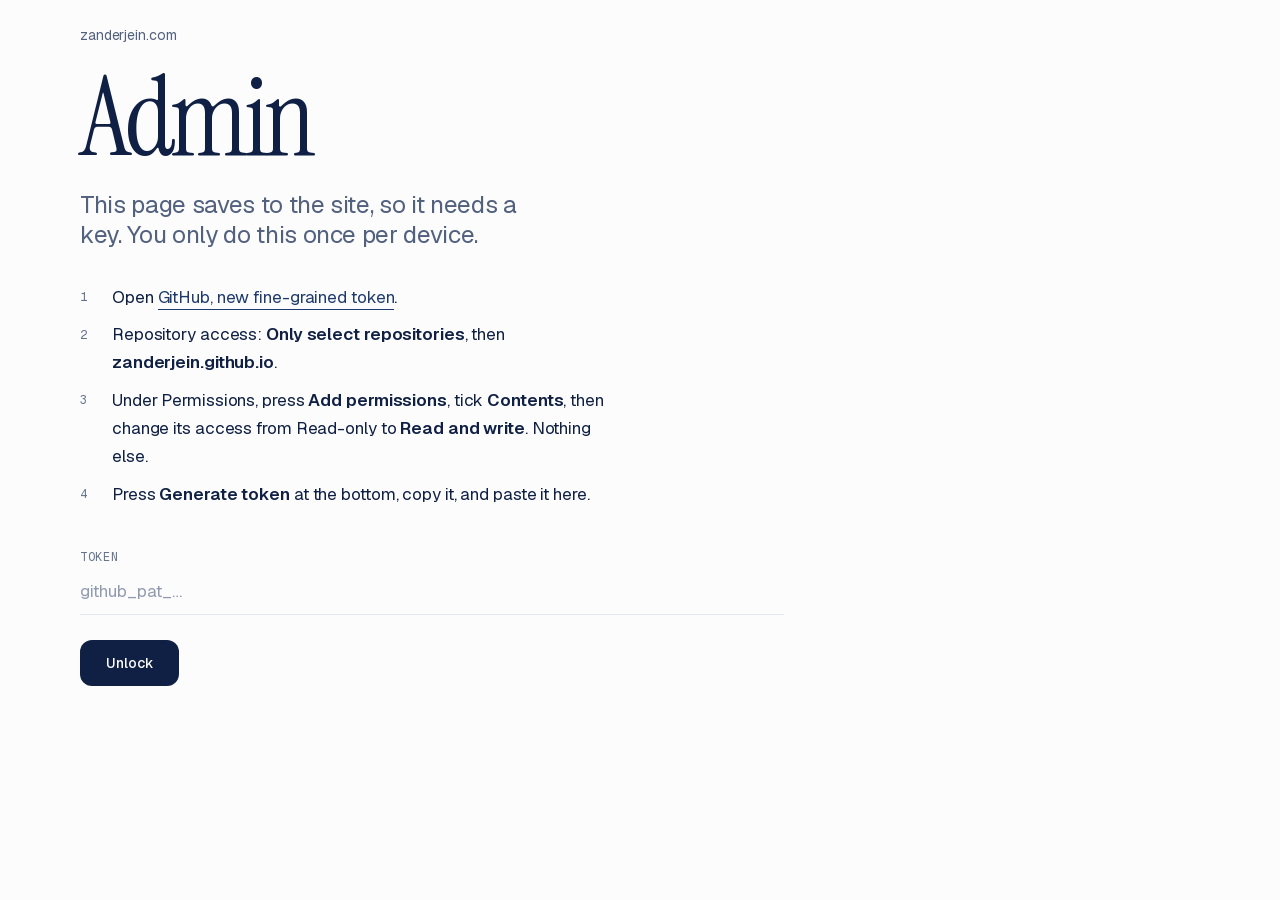
==== commit 78bcf1d1: "Admin: the token steps read as sentences again, and match GitHub's current form Co-Authored-By: Clau" ====
--- a/admin/index.html
+++ b/admin/index.html
@@ -28,8 +28,8 @@
       <ol class="steps">
         <li>Open <a class="text-link" href="https://github.com/settings/personal-access-tokens/new" target="_blank" rel="noopener noreferrer">GitHub, new fine-grained token</a>.</li>
         <li>Repository access: <b>Only select repositories</b>, then <b>zanderjein.github.io</b>.</li>
-        <li>Permissions, Repository, <b>Contents: Read and write</b>. Nothing else.</li>
-        <li>Generate it, copy it, and paste it here.</li>
+        <li>Under Permissions, press <b>Add permissions</b>, tick <b>Contents</b>, then change its access from Read-only to <b>Read and write</b>. Nothing else.</li>
+        <li>Press <b>Generate token</b> at the bottom, copy it, and paste it here.</li>
       </ol>
       <form class="form" id="gate-form" autocomplete="off">
         <label class="field">
--- a/admin/admin.css
+++ b/admin/admin.css
@@ -9,8 +9,8 @@
 
 .gate-sub { margin-top: 1.5rem; max-width: 30ch; }
 .steps { margin-top: 2rem; display: grid; gap: 0.6rem; counter-reset: step; max-width: var(--measure); }
-.steps li { counter-increment: step; display: grid; grid-template-columns: 2rem minmax(0, 1fr); }
-.steps li::before { content: counter(step); font-family: var(--mono); font-size: var(--t-mono); color: var(--ink-faint); padding-top: 0.35rem; }
+.steps li { counter-increment: step; position: relative; padding-left: 2rem; }
+.steps li::before { content: counter(step); position: absolute; left: 0; top: 0.35rem; font-family: var(--mono); font-size: var(--t-mono); color: var(--ink-faint); }
 
 /* tabs: two words and an underline, like the top bar */
 .tabs { margin-top: 2.5rem; display: flex; gap: 2rem; border-bottom: 1px solid var(--rule); }
